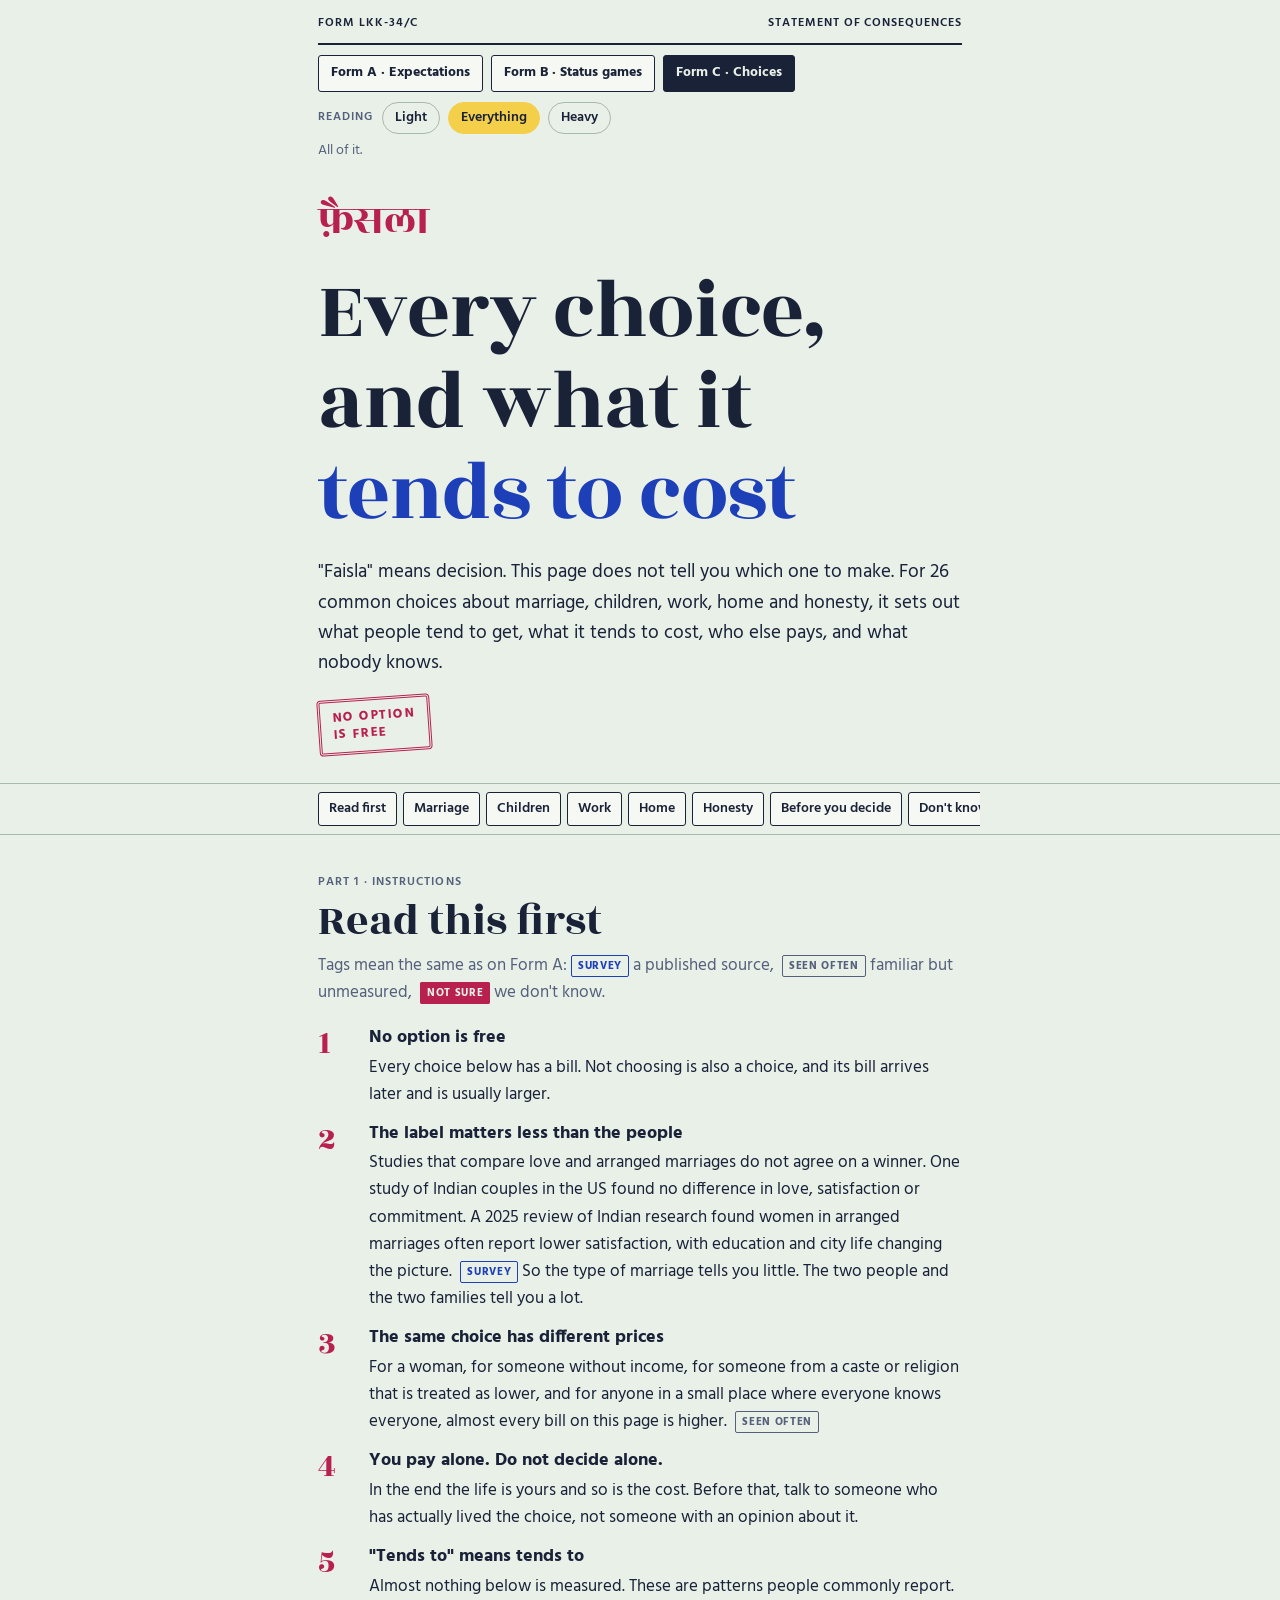
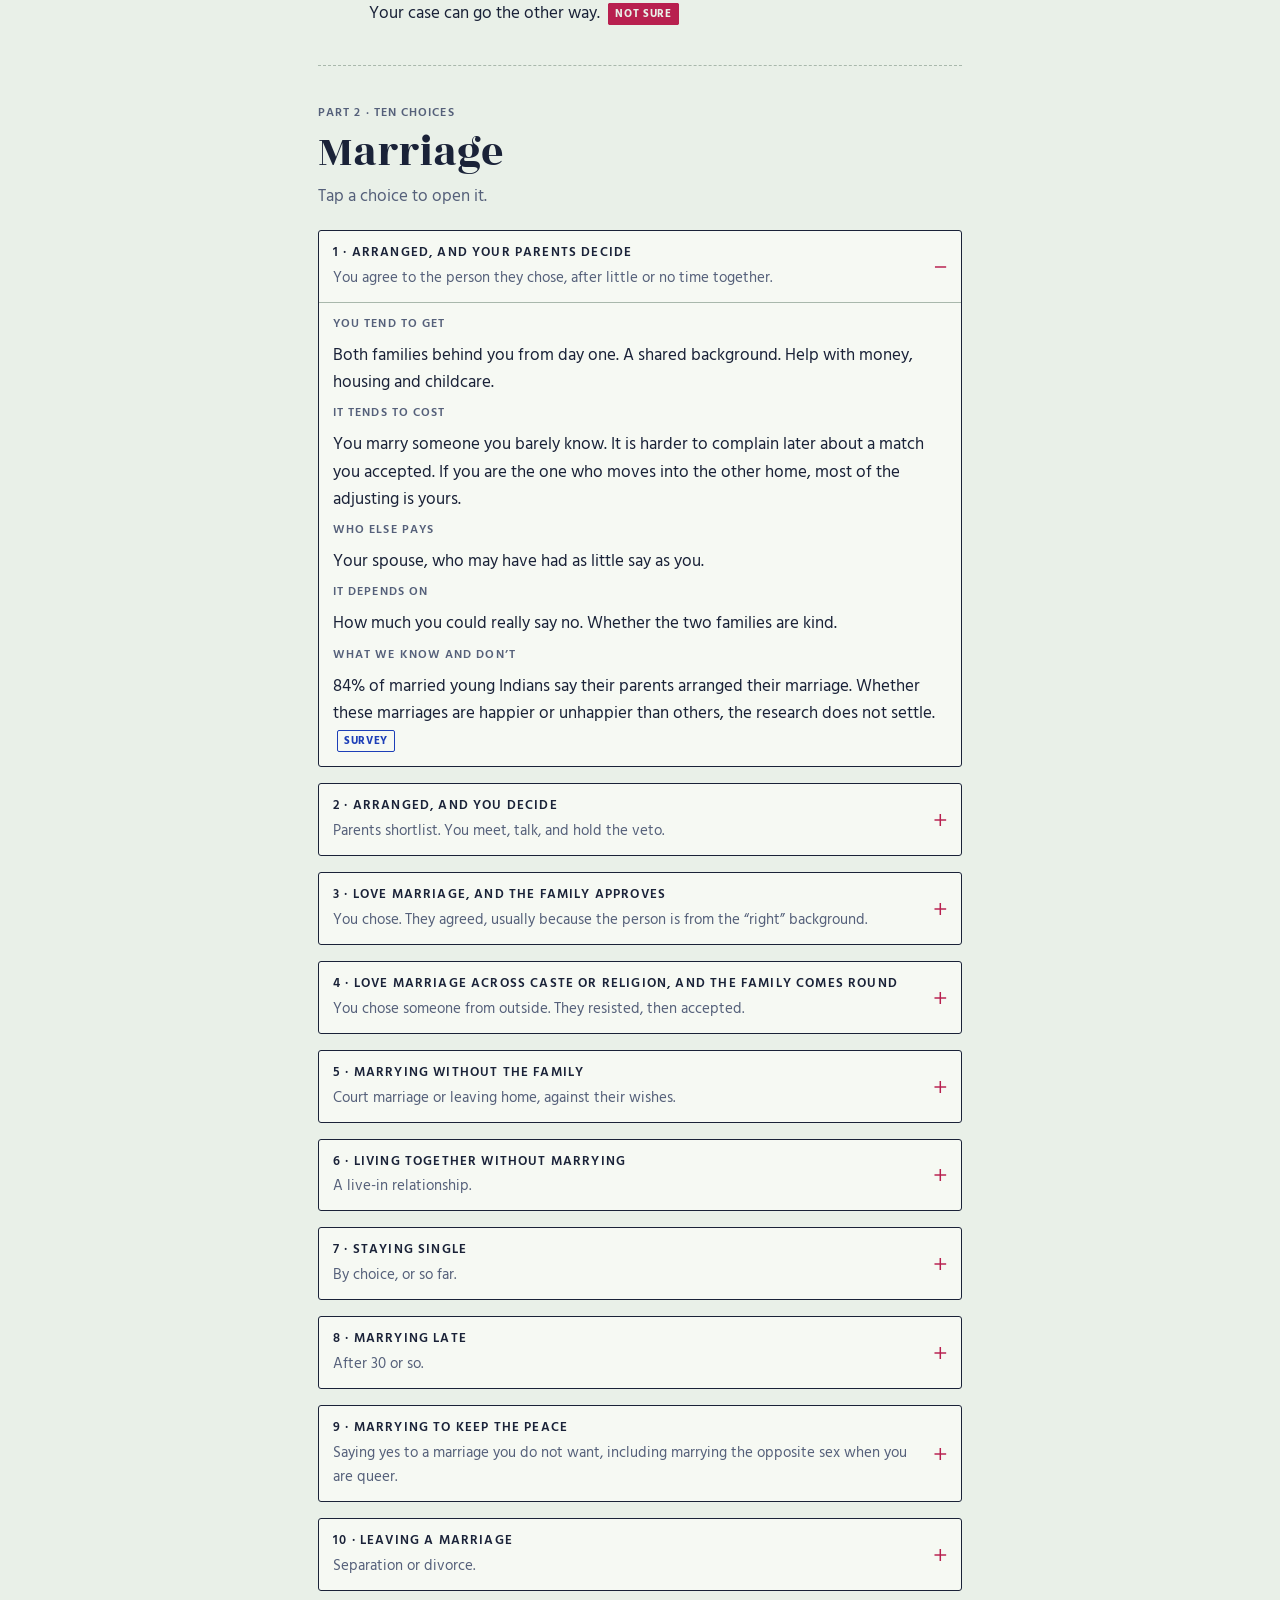
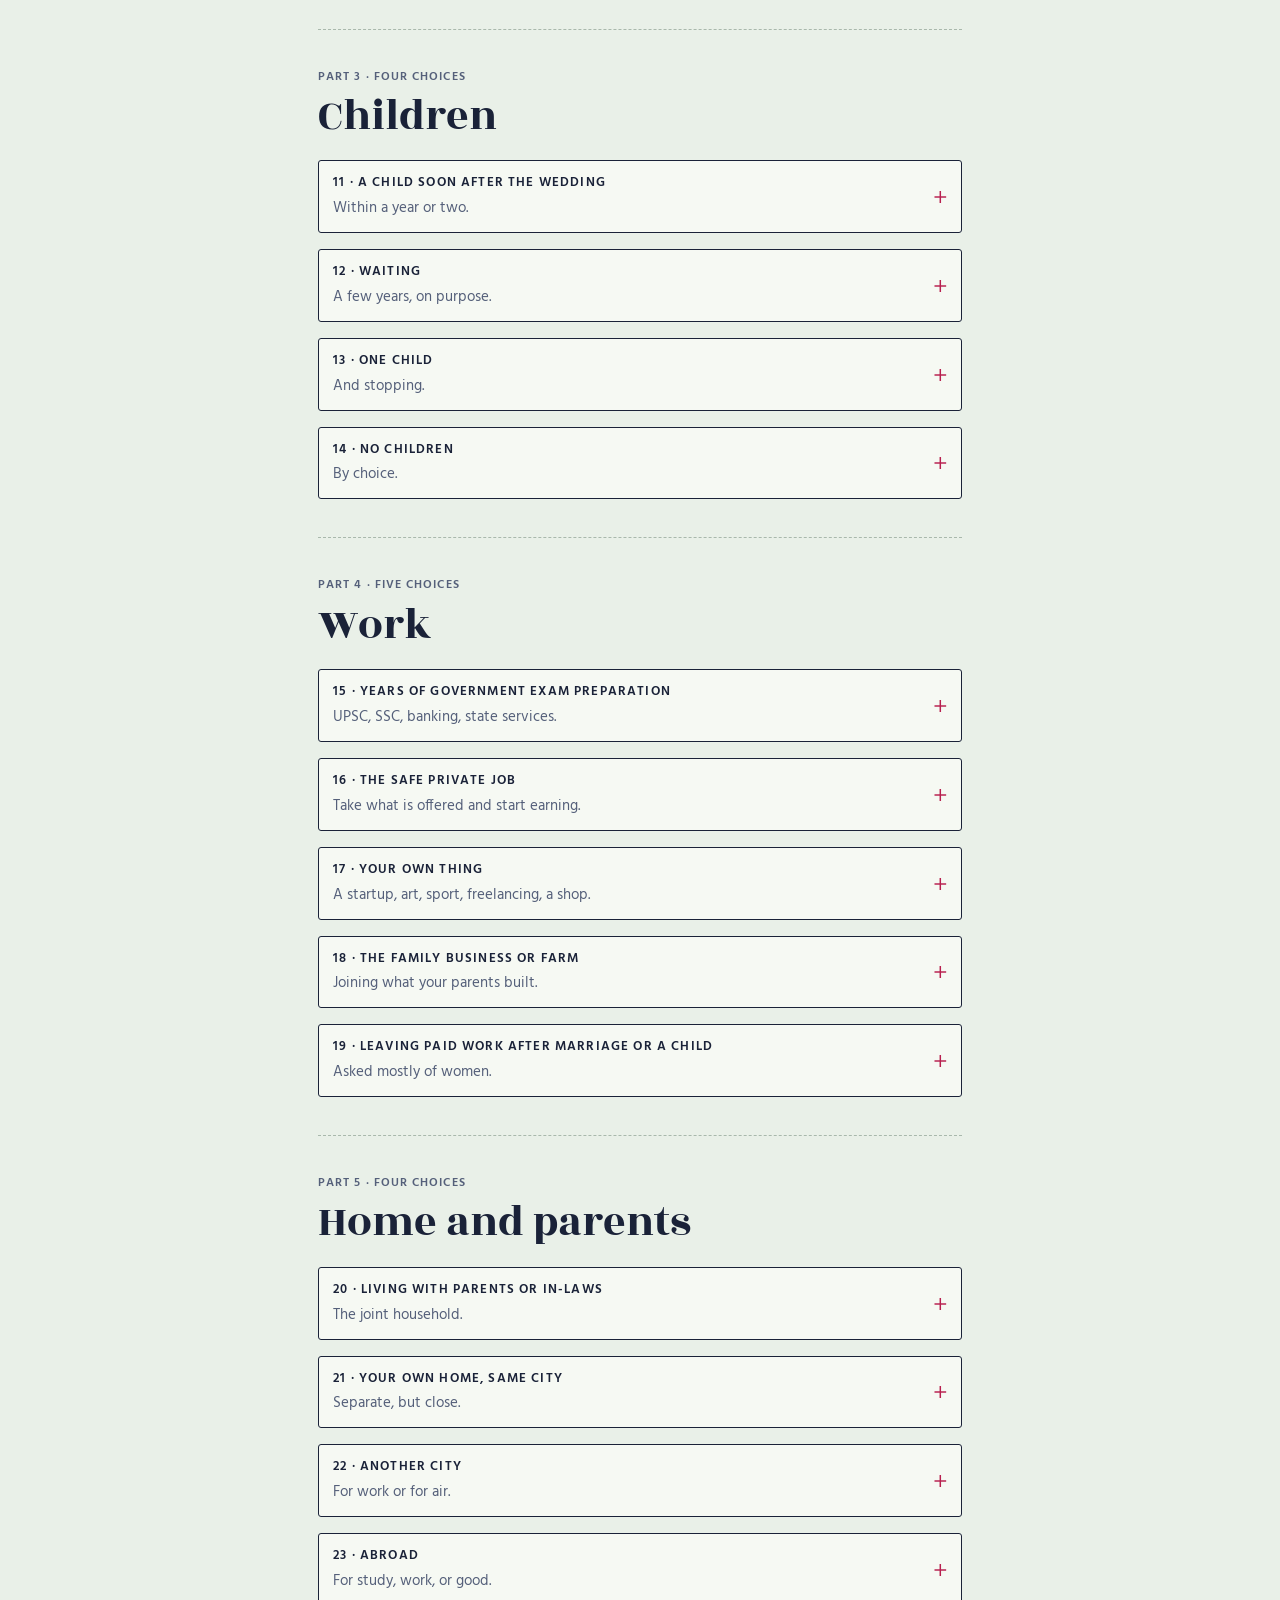
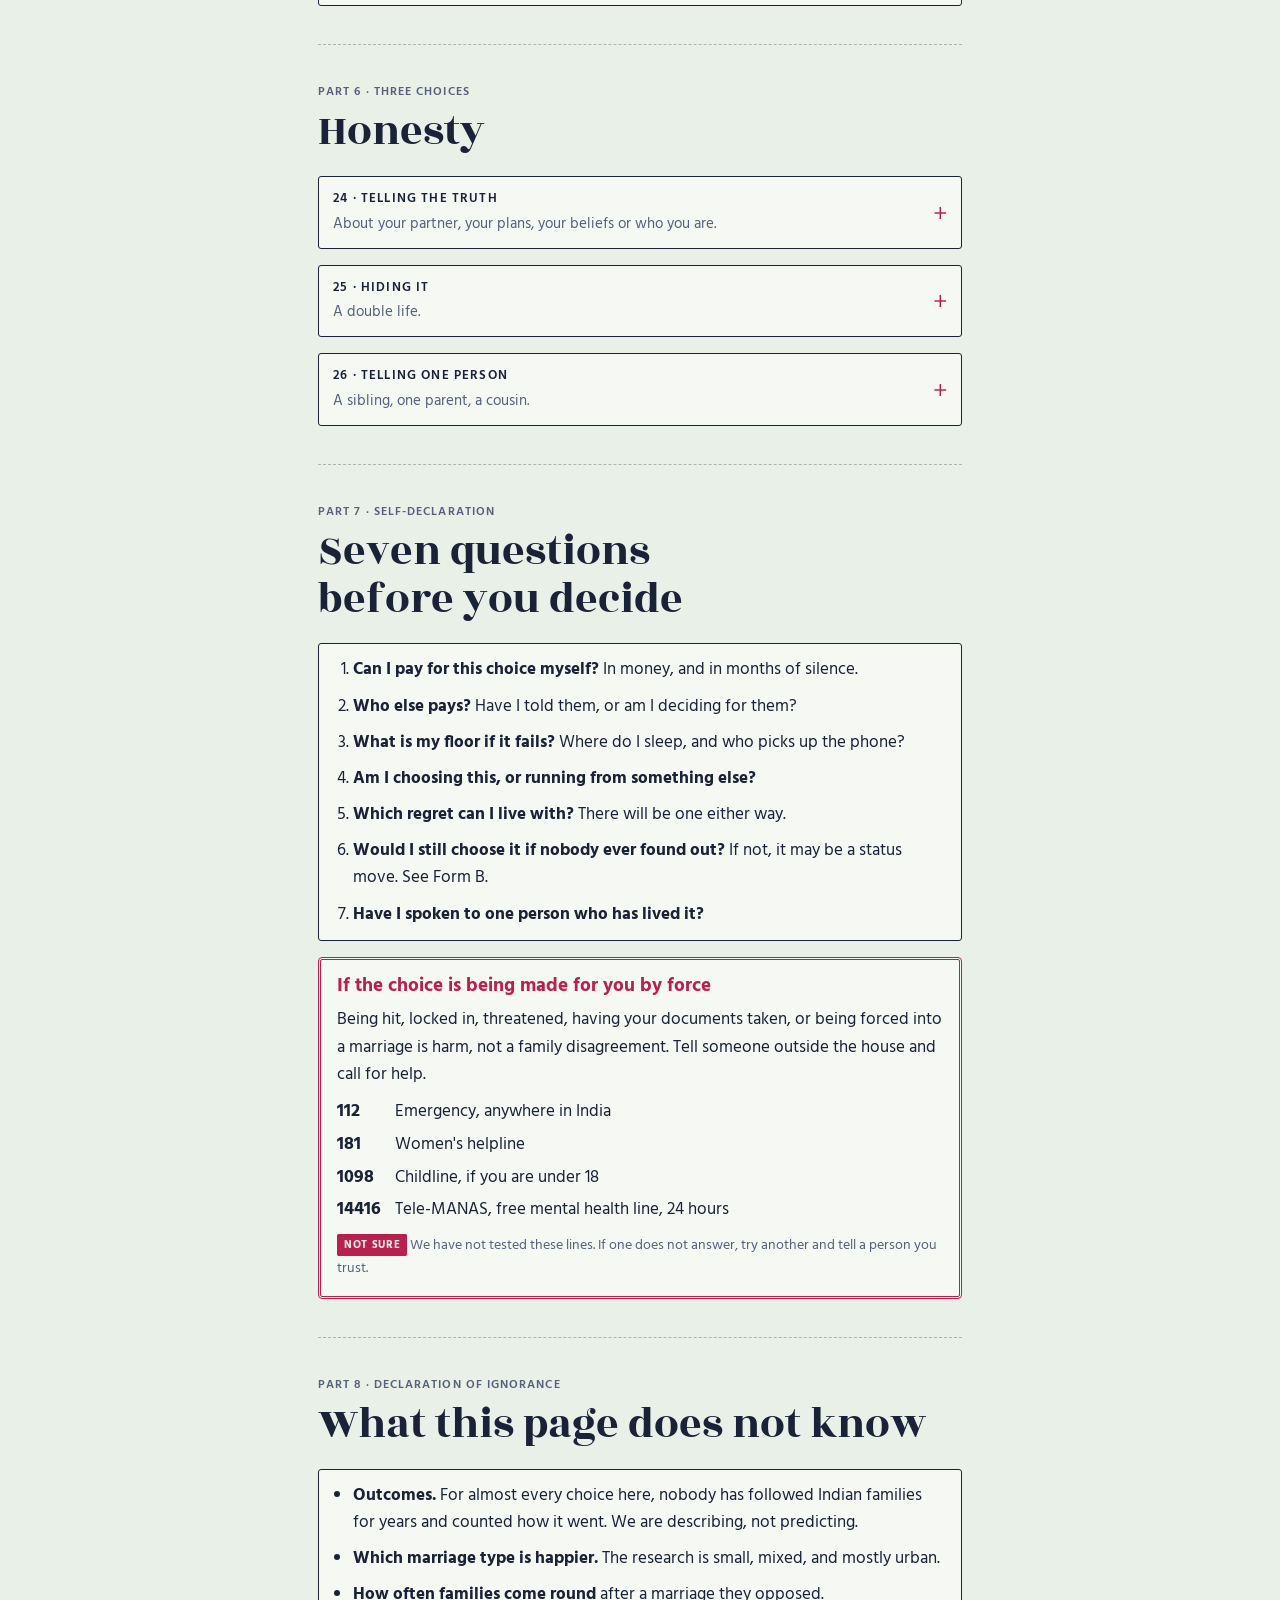
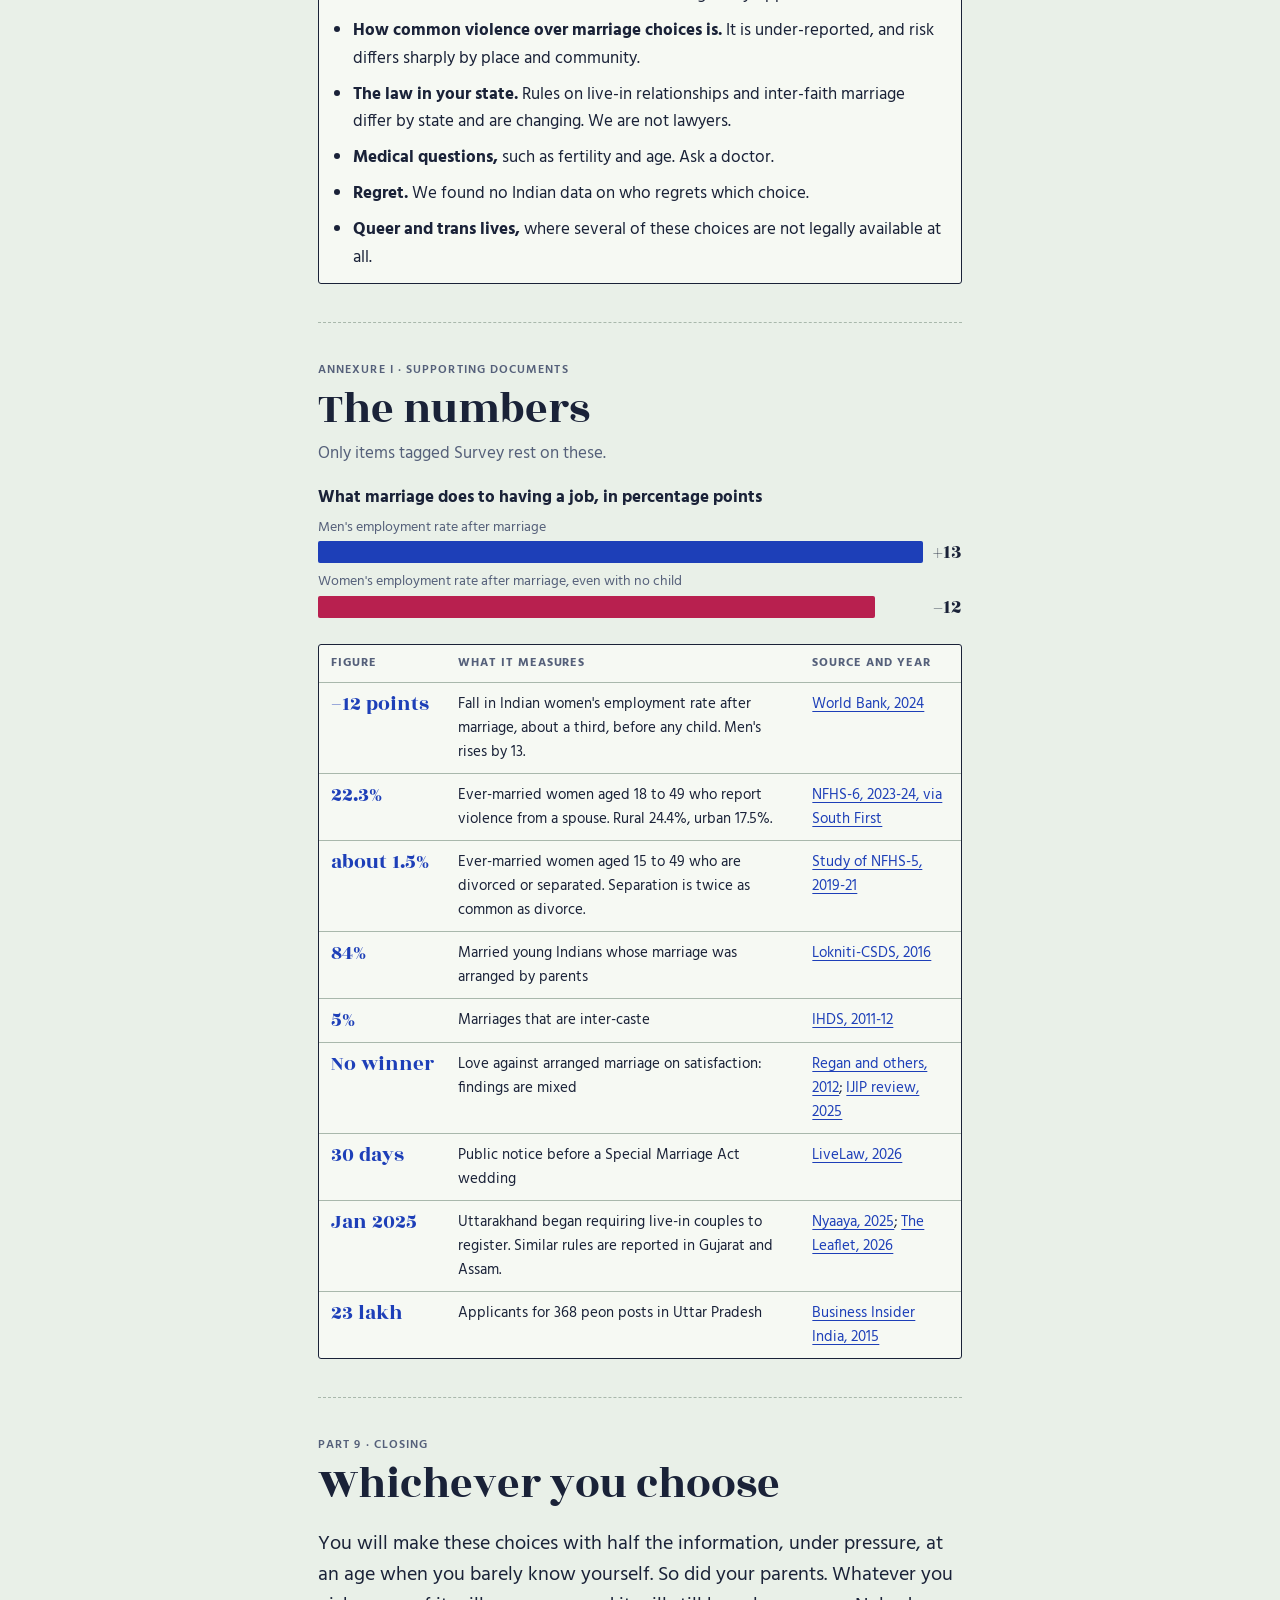
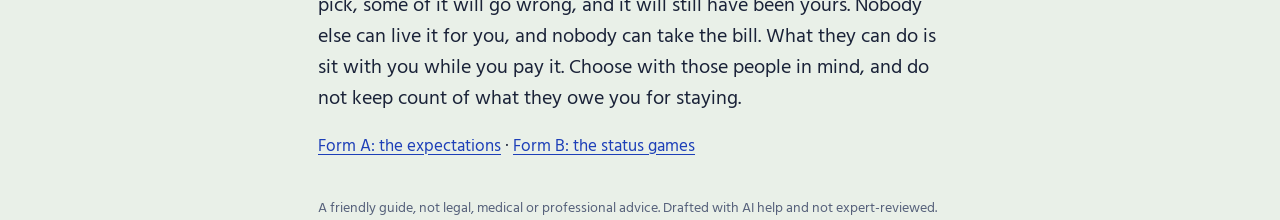
==== choices.html @ 9576e270 "Add choices page, way-in picker and reading modes Co-Authored-By: Claude Fable 5.2 <noreply@anthropi" ====
<!DOCTYPE html>
<html lang="en">
<head>
<meta charset="utf-8">
<meta name="viewport" content="width=device-width, initial-scale=1">
<title>Choices and What They Cost</title>
<link rel="preconnect" href="https://fonts.googleapis.com">
<link rel="preconnect" href="https://fonts.gstatic.com" crossorigin>
<link href="https://fonts.googleapis.com/css2?family=Hind:wght@400;500;600;700&family=Kalam:wght@400;700&family=Rozha+One&display=swap" rel="stylesheet">
<link rel="stylesheet" href="site.css">
</head>
<body>

<div class="wrap">
  <div class="formhead">
    <span>Form LKK-34/C</span>
    <span>Statement of consequences</span>
  </div>
  <div class="pages"><a href="index.html">Form A · Expectations</a><a href="status.html">Form B · Status games</a><a class="on" href="choices.html">Form C · Choices</a></div>

  <header class="hero">
    <p class="deva" lang="hi">फ़ैसला</p>
    <h1>Every choice, and what it <em>tends to cost</em></h1>
    <p class="lede">"Faisla" means decision. This page does not tell you which one to make. For 26 common choices about marriage, children, work, home and honesty, it sets out what people tend to get, what it tends to cost, who else pays, and what nobody knows.</p>
    <div class="stampbox">No option<br>is free</div>
  </header>
</div>

<nav class="jump" aria-label="Sections">
  <div class="wrap">
    <a href="#rules">Read first</a>
    <a href="#marriage">Marriage</a>
    <a href="#children">Children</a>
    <a href="#work">Work</a>
    <a href="#home">Home</a>
    <a href="#honesty">Honesty</a>
    <a href="#before">Before you decide</a>
    <a href="#dont-know">Don't know</a>
    <a href="#numbers">Numbers</a>
  </div>
</nav>

<main class="wrap">

<section id="rules">
  <div class="sec-head">
    <p class="label">Part 1 · Instructions</p>
    <h2>Read this first</h2>
    <p>Tags mean the same as on Form A: <i class="t s" style="margin-left:0">Survey</i> a published source, <i class="t o">Seen often</i> familiar but unmeasured, <i class="t n">Not sure</i> we don't know.</p>
  </div>
  <ol class="rules">
    <li><div>
      <h3>No option is free</h3>
      <p>Every choice below has a bill. Not choosing is also a choice, and its bill arrives later and is usually larger.</p>
    </div></li>
    <li><div>
      <h3>The label matters less than the people</h3>
      <p>Studies that compare love and arranged marriages do not agree on a winner. One study of Indian couples in the US found no difference in love, satisfaction or commitment. A 2025 review of Indian research found women in arranged marriages often report lower satisfaction, with education and city life changing the picture. <i class="t s">Survey</i> So the type of marriage tells you little. The two people and the two families tell you a lot.</p>
    </div></li>
    <li><div>
      <h3>The same choice has different prices</h3>
      <p>For a woman, for someone without income, for someone from a caste or religion that is treated as lower, and for anyone in a small place where everyone knows everyone, almost every bill on this page is higher. <i class="t o">Seen often</i></p>
    </div></li>
    <li><div>
      <h3>You pay alone. Do not decide alone.</h3>
      <p>In the end the life is yours and so is the cost. Before that, talk to someone who has actually lived the choice, not someone with an opinion about it.</p>
    </div></li>
    <li><div>
      <h3>"Tends to" means tends to</h3>
      <p>Almost nothing below is measured. These are patterns people commonly report. Your case can go the other way. <i class="t n">Not sure</i></p>
    </div></li>
  </ol>
</section>

<section id="marriage"><div class="sec-head"><p class="label">Part 2 · Ten choices</p><h2>Marriage</h2><p>Tap a choice to open it.</p></div><div class="stack" id="list-marriage"></div></section>
<section id="children"><div class="sec-head"><p class="label">Part 3 · Four choices</p><h2>Children</h2></div><div class="stack" id="list-children"></div></section>
<section id="work"><div class="sec-head"><p class="label">Part 4 · Five choices</p><h2>Work</h2></div><div class="stack" id="list-work"></div></section>
<section id="home"><div class="sec-head"><p class="label">Part 5 · Four choices</p><h2>Home and parents</h2></div><div class="stack" id="list-home"></div></section>
<section id="honesty"><div class="sec-head"><p class="label">Part 6 · Three choices</p><h2>Honesty</h2></div><div class="stack" id="list-honesty"></div></section>

<section id="before">
  <div class="sec-head">
    <p class="label">Part 7 · Self-declaration</p>
    <h2>Seven questions before you decide</h2>
  </div>
  <div class="stack">
    <div class="field"><div class="body"><ol>
      <li><b>Can I pay for this choice myself?</b> In money, and in months of silence.</li>
      <li><b>Who else pays?</b> Have I told them, or am I deciding for them?</li>
      <li><b>What is my floor if it fails?</b> Where do I sleep, and who picks up the phone?</li>
      <li><b>Am I choosing this, or running from something else?</b></li>
      <li><b>Which regret can I live with?</b> There will be one either way.</li>
      <li><b>Would I still choose it if nobody ever found out?</b> If not, it may be a status move. See Form B.</li>
      <li><b>Have I spoken to one person who has lived it?</b></li>
    </ol></div></div>
    <div class="help">
      <h3>If the choice is being made for you by force</h3>
      <p>Being hit, locked in, threatened, having your documents taken, or being forced into a marriage is harm, not a family disagreement. Tell someone outside the house and call for help.</p>
      <div class="nums">
        <b>112</b><span>Emergency, anywhere in India</span>
        <b>181</b><span>Women's helpline</span>
        <b>1098</b><span>Childline, if you are under 18</span>
        <b>14416</b><span>Tele-MANAS, free mental health line, 24 hours</span>
      </div>
      <p class="gloss"><i class="t n" style="margin-left:0">Not sure</i> We have not tested these lines. If one does not answer, try another and tell a person you trust.</p>
    </div>
  </div>
</section>

<section id="dont-know" data-read="heavy">
  <div class="sec-head">
    <p class="label">Part 8 · Declaration of ignorance</p>
    <h2>What this page does not know</h2>
  </div>
  <div class="field"><div class="body"><ul>
    <li><b>Outcomes.</b> For almost every choice here, nobody has followed Indian families for years and counted how it went. We are describing, not predicting.</li>
    <li><b>Which marriage type is happier.</b> The research is small, mixed, and mostly urban.</li>
    <li><b>How often families come round</b> after a marriage they opposed.</li>
    <li><b>How common violence over marriage choices is.</b> It is under-reported, and risk differs sharply by place and community.</li>
    <li><b>The law in your state.</b> Rules on live-in relationships and inter-faith marriage differ by state and are changing. We are not lawyers.</li>
    <li><b>Medical questions,</b> such as fertility and age. Ask a doctor.</li>
    <li><b>Regret.</b> We found no Indian data on who regrets which choice.</li>
    <li><b>Queer and trans lives,</b> where several of these choices are not legally available at all.</li>
  </ul></div></div>
</section>

<section id="numbers" data-read="heavy">
  <div class="sec-head">
    <p class="label">Annexure I · Supporting documents</p>
    <h2>The numbers</h2>
    <p>Only items tagged Survey rest on these.</p>
  </div>
  <div class="stack" style="gap:26px">
    <div class="gap"><h3>What marriage does to having a job, in percentage points</h3>
      <div class="bar"><span>Men's employment rate after marriage</span><div class="barrow"><i style="width:100%"></i><b>+13</b></div></div>
      <div class="bar b"><span>Women's employment rate after marriage, even with no child</span><div class="barrow"><i style="width:92%"></i><b>−12</b></div></div>
    </div>
    <div class="tablewrap" role="region" aria-label="Survey figures" tabindex="0">
      <table>
        <thead><tr><th>Figure</th><th>What it measures</th><th>Source and year</th></tr></thead>
        <tbody>
          <tr><td class="n">−12 points</td><td>Fall in Indian women's employment rate after marriage, about a third, before any child. Men's rises by 13.</td><td><a href="https://blogs.worldbank.org/en/impactevaluations/from-marriage-penalties-to-child-penalties--how-development-resh">World Bank, 2024</a></td></tr>
          <tr><td class="n">22.3%</td><td>Ever-married women aged 18 to 49 who report violence from a spouse. Rural 24.4%, urban 17.5%.</td><td><a href="https://thesouthfirst.com/karnataka/reported-spousal-violence-declines-across-india-but-rises-sharply-in-kerala-nfhs-6/">NFHS-6, 2023-24, via South First</a></td></tr>
          <tr><td class="n">about 1.5%</td><td>Ever-married women aged 15 to 49 who are divorced or separated. Separation is twice as common as divorce.</td><td><a href="https://www.accscience.com/journal/IJPS/11/3/10.36922/ijps.1681">Study of NFHS-5, 2019-21</a></td></tr>
          <tr><td class="n">84%</td><td>Married young Indians whose marriage was arranged by parents</td><td><a href="https://www.taylorfrancis.com/books/9780367142049/chapters/10.4324/9780367142049-6">Lokniti-CSDS, 2016</a></td></tr>
          <tr><td class="n">5%</td><td>Marriages that are inter-caste</td><td><a href="https://www.ncaer.org/news/just-5-of-indian-marriages-are-inter-caste-survey">IHDS, 2011-12</a></td></tr>
          <tr><td class="n">No winner</td><td>Love against arranged marriage on satisfaction: findings are mixed</td><td><a href="https://pubmed.ncbi.nlm.nih.gov/22897093/">Regan and others, 2012</a>; <a href="https://ijip.in/articles/love-and-arranged-marriage-couples/">IJIP review, 2025</a></td></tr>
          <tr><td class="n">30 days</td><td>Public notice before a Special Marriage Act wedding</td><td><a href="https://www.livelaw.in/articles/special-marriage-act-30day-notice-530830">LiveLaw, 2026</a></td></tr>
          <tr><td class="n">Jan 2025</td><td>Uttarakhand began requiring live-in couples to register. Similar rules are reported in Gujarat and Assam.</td><td><a href="https://nyaaya.org/?p=37096">Nyaaya, 2025</a>; <a href="https://theleaflet.in/amp/story/privacy/why-the-punjab-and-haryana-high-courts-morality-test-for-live-in-couples-is-not-an-outlier">The Leaflet, 2026</a></td></tr>
          <tr><td class="n">23 lakh</td><td>Applicants for 368 peon posts in Uttar Pradesh</td><td><a href="https://www.businessinsider.in/joblessness-hits-a-new-high-in-up-over-23-lakh-people-apply-for-368-peon-jobs/articleshow/48987783.cms">Business Insider India, 2015</a></td></tr>
        </tbody>
      </table>
    </div>
  </div>
</section>

<section id="close" style="border-bottom:0">
  <div class="sec-head">
    <p class="label">Part 9 · Closing</p>
    <h2>Whichever you choose</h2>
  </div>
  <p class="quiet">You will make these choices with half the information, under pressure, at an age when you barely know yourself. So did your parents. Whatever you pick, some of it will go wrong, and it will still have been yours. Nobody else can live it for you, and nobody can take the bill. What they can do is sit with you while you pay it. Choose with those people in mind, and do not keep count of what they owe you for staying.</p>
  <p style="margin-top:18px"><a href="index.html">Form A: the expectations</a> · <a href="status.html">Form B: the status games</a></p>
</section>

</main>

<footer class="wrap">
  <p>A friendly guide, not legal, medical or professional advice. Drafted with AI help and not expert-reviewed.</p>
</footer>

<script>
(function(){
  // [title, one-liner, get, cost, who else pays, depends on, what we don't know / fact, tag]
  var D={
   marriage:[
    ["Arranged, and your parents decide","You agree to the person they chose, after little or no time together.",
     "Both families behind you from day one. A shared background. Help with money, housing and childcare.",
     "You marry someone you barely know. It is harder to complain later about a match you accepted. If you are the one who moves into the other home, most of the adjusting is yours.",
     "Your spouse, who may have had as little say as you.",
     "How much you could really say no. Whether the two families are kind.",
     "84% of married young Indians say their parents arranged their marriage. Whether these marriages are happier or unhappier than others, the research does not settle.","s"],
    ["Arranged, and you decide","Parents shortlist. You meet, talk, and hold the veto.",
     "Your choice and their blessing together. Probably the most common middle path for city youth.",
     "Three or four meetings is thin evidence for fifty years. Pressure builds to say yes by the third “good match”. The filters for caste, salary and skin stay switched on.",
     "The people filtered out before you ever saw them.",
     "How much time you are given. Whether you can talk alone and honestly.",
     "We have no number for how many arranged marriages give a real veto.","n"],
    ["Love marriage, and the family approves","You chose. They agreed, usually because the person is from the “right” background.",
     "You know who you are marrying. You keep your family.",
     "Approval often has conditions: their wedding, their city, their house. And if it goes badly you will hear “tumne hi chuna tha”, you chose this.",
     "Nobody much.",
     "Whether the approval is real or grudging.",
     "How love marriages inside the same community compare with arranged ones is not well studied.","n"],
    ["Love marriage across caste or religion, and the family comes round","You chose someone from outside. They resisted, then accepted.",
     "The person you chose and, in time, both families. Children who belong to two worlds.",
     "Months or years of conflict first. Some relatives who never accept. Small tests at every festival for a long time.",
     "Your partner, who is examined far more harshly than you are.",
     "Your own income. One ally in the family. Which communities are involved, and where you live. The risk is not equal for every pairing.",
     "About 5% of Indian marriages are inter-caste. How often families come round, and how long it takes, nobody has counted.","s"],
    ["Marrying without the family","Court marriage or leaving home, against their wishes.",
     "The person, and a decision that is entirely yours.",
     "You may lose your family for years, or for good. There is no net under you if the marriage fails. The Special Marriage Act needs a 30-day public notice, which can alert people who object. In some cases there are threats or violence.",
     "Younger siblings, especially sisters, whose marriage prospects get blamed. Your parents’ standing.",
     "A safety plan, your own income, a lawyer or support group before you file anything.",
     "How common violence is in these cases is unknown and under-reported. Read the help box before you act.","s"],
    ["Living together without marrying","A live-in relationship.",
     "You find out how the other person actually lives before anything is binding. Leaving is simpler.",
     "Landlords refuse you. Families often treat it as shame, and the shame is put mostly on the woman. The law is patchy: courts have said it is not illegal and have protected women in such relationships, but Uttarakhand has required couples to register since January 2025, and similar rules are reported in Gujarat and Assam.",
     "Usually her, if it ends.",
     "Your city, your state, your landlord, and whether your families know.",
     "Nobody knows how common live-in relationships are in India. Check the current law in your state.","s"],
    ["Staying single","By choice, or so far.",
     "Your time, your money, your own rules, and the freedom to move.",
     "Constant questions. Being treated as unfinished. Renting is harder, more so for women. Nobody is automatically there in old age, so you have to build your own circle on purpose.",
     "Parents who worry, sincerely, about who will be with you.",
     "Friends, income, city, and whether you like your own company.",
     "There is little research on how single Indians fare over a lifetime. Loneliness is real for some and absent for others.","n"],
    ["Marrying late","After 30 or so.",
     "You know yourself better. You have more money and more say.",
     "Families see a smaller pool, and judge women far more harshly for age. Questions about children become medical and loud.",
     "Nobody.",
     "Whether you waited for something, or were only avoiding something.",
     "Whether later marriages in India are more equal or more stable, we could not find out. On fertility and age, ask a doctor.","n"],
    ["Marrying to keep the peace","Saying yes to a marriage you do not want, including marrying the opposite sex when you are queer.",
     "Quiet at home, quickly. Your parents’ relief.",
     "It is paid for every day, by two people. Leaving later costs far more than refusing now.",
     "Your spouse, who never agreed to be your compromise. Later, your children.",
     "Whether there is honesty with the spouse, at least.",
     "Nobody knows how many Indian marriages are like this. Our guess is: many.","n"],
    ["Leaving a marriage","Separation or divorce.",
     "The end of something that was not working. For someone facing violence, safety.",
     "Stigma, much heavier for women. Money: women’s employment falls by about a third after marriage, so many have no income to leave with. Years in court. A parental home that may not take you back.",
     "Children, in the short run. Though staying in a violent home costs them too.",
     "Your own income, and whether your parents will stand by you.",
     "Only about 1.5% of ever-married women are divorced or separated, while 22% report violence from a spouse. So many people stay in marriages that harm them.","s"]
   ],
   children:[
    ["A child soon after the wedding","Within a year or two.",
     "Grandparents who are thrilled and young enough to help. The questions stop, until “second one?” begins.",
     "The two of you barely know each other yet. Her job takes the hit: marriage alone cuts women’s employment by 12 points, and a child adds to it.",
     "Mostly the mother.",
     "Who will actually do the night feeds and the school runs.",
     "The employment figures are from a World Bank study of India and its neighbours.","s"],
    ["Waiting","A few years, on purpose.",
     "Time, savings, and a couple that knows itself.",
     "The same question at every gathering. Worry that grows with age.",
     "Parents who are waiting to be grandparents.",
     "Whether you both truly agree, or one is only going along.",
     "On age and fertility, ask a doctor and not an aunt. We are not qualified to say.","n"],
    ["One child","And stopping.",
     "More time and money for that child, and for yourselves.",
     "“Akela ho jayega”, he will be lonely. If the child is a daughter, pressure for a son.",
     "Nobody.",
     "How firmly you both hold the line.",
     "Whether only children in India do better or worse, we do not know.","n"],
    ["No children","By choice.",
     "Time, money, freedom, and a marriage that stays about the two of you.",
     "Steady pressure, pity, and the word “selfish”. Old age has to be planned, because nobody is assumed to be coming.",
     "Parents who wanted grandchildren. That loss is real for them.",
     "Whether it is truly a shared decision.",
     "We found no Indian data on how many couples choose this or how they feel later.","n"]
   ],
   work:[
    ["Years of government exam preparation","UPSC, SSC, banking, state services.",
     "If it works: security, standing, and a different life for the whole family.",
     "The odds. In 2015, 23 lakh people applied for 368 peon posts in Uttar Pradesh. Each attempt is a year outside the job market, and your sense of worth gets tied to one result.",
     "Parents who are funding it and waiting.",
     "A firm last attempt, decided in advance. A skill you keep alive on the side.",
     "We have no figure for what happens to those who stop after several attempts.","s"],
    ["The safe private job","Take what is offered and start earning.",
     "Income now. Independence. A vote at home.",
     "It may be work you do not care about. The salary brings an EMI, and the EMI makes it hard to leave.",
     "Nobody.",
     "Whether you keep learning, or only keep earning.",
     "Nothing measured here.","o"],
    ["Your own thing","A startup, art, sport, freelancing, a shop.",
     "Work that is yours, and the chance that it grows.",
     "Uneven income. A worried family. Most attempts do not last.",
     "Anyone depending on your income.",
     "How many months you can survive without earning. Whether the family needs your salary.",
     "We have no reliable Indian figure for how many such attempts fail.","n"],
    ["The family business or farm","Joining what your parents built.",
     "Ownership, belonging, and continuity.",
     "You may work under your parents for the rest of their lives. It is hard to leave without it being a betrayal. Daughters are usually not offered it at all.",
     "Siblings, when it comes to dividing it.",
     "Whether you are given real authority, and when.",
     "Nothing measured here.","o"],
    ["Leaving paid work after marriage or a child","Asked mostly of women.",
     "Time with the child. Peace with the in-laws.",
     "Your own income goes, and much of your say at home goes with it. Returning after a gap is hard. If you stay in work instead, the cost is a double shift: women already do 289 minutes of housework a day against men’s 88.",
     "You, years later, if the marriage or the money fails.",
     "Whether it was your decision. Whether there is money in your own name.",
     "Women’s employment falls by about a third after marriage in India, before any child.","s"]
   ],
   home:[
    ["Living with parents or in-laws","The joint household.",
     "Money saved, childcare, company, and elders who are looked after.",
     "Little privacy. Rules that are not yours. The daughter-in-law carries most of the load.",
     "Usually her.",
     "Whether there is a door that closes, and a budget that is your own.",
     "Nothing measured here.","o"],
    ["Your own home, same city","Separate, but close.",
     "Your own rules, and parents ten minutes away.",
     "Rent. And the hurt in “alag kyun rehna hai?”, why live apart?",
     "Parents who feel left.",
     "How often you actually show up.",
     "Nothing measured here.","o"],
    ["Another city","For work or for air.",
     "Distance changes more than any argument. You become a person, not only a son or daughter.",
     "Your parents age without you watching. Guilt. Emergency tickets.",
     "The sibling who stayed, and does the caring.",
     "Whether someone is near your parents.",
     "Nothing measured here.","o"],
    ["Abroad","For study, work, or good.",
     "Income, and distance from “log”.",
     "Parents growing old far away. You may end up a guest in both countries.",
     "Parents, and whoever at home becomes the default carer.",
     "Visas, money, and whether you can come back if you need to.",
     "This is from accounts we have read, not data.","n"]
   ],
   honesty:[
    ["Telling the truth","About your partner, your plans, your beliefs or who you are.",
     "One life in place of two. Relationships with the real you.",
     "Everything listed on Form A: silence, money withdrawn, being talked about. For some people, real danger.",
     "Parents, who now have to face their own four people.",
     "Your income, your safety, and your timing.",
     "We have no evidence that telling works out better than hiding. It is only more true.","n"],
    ["Hiding it","A double life.",
     "Peace, safety and time. When you depend on them or are unsafe, this can be the right call.",
     "It takes energy every day. Being found out is worse than telling. Years pass.",
     "A partner who is kept secret.",
     "Whether it is a pause with an end date, or a way of life.",
     "Nothing measured here.","o"],
    ["Telling one person","A sibling, one parent, a cousin.",
     "An ally, and a test of how the rest might react.",
     "That person now carries your secret. It may leak.",
     "The person you told.",
     "Choosing the right one.",
     "Nothing measured here.","o"]
   ]
  };
  var TAG={s:["s","Survey"],o:["o","Seen often"],n:["n","Not sure"]};
  function el(t,c,txt){var e=document.createElement(t);if(c)e.className=c;if(txt!=null)e.textContent=txt;return e;}
  var num=0,firstDone=false;
  Object.keys(D).forEach(function(k){
    var list=document.getElementById('list-'+k);
    D[k].forEach(function(g){
      num++;
      var d=el('details','field');d.id='c'+num;
      var s=el('summary','label'),st=el('span');
      st.appendChild(document.createTextNode(num+' · '+g[0]));st.appendChild(el('small',null,g[1]));
      s.appendChild(st);d.appendChild(s);
      var body=el('div','body'),dl=el('dl');dl.style.cssText='margin:0;display:grid;gap:8px';
      [["You tend to get",g[2],0],["It tends to cost",g[3],0],["Who else pays",g[4],1],["It depends on",g[5],1],["What we know and don’t",g[6],1]].forEach(function(p,i){
        var dt=el('dt','label',p[0]),dd=el('dd',null,p[1]);dd.style.margin='0';
        if(p[2]){dt.setAttribute('data-read','heavy');dd.setAttribute('data-read','heavy');}
        if(i===4){dd.appendChild(document.createTextNode(' '));dd.appendChild(el('i','t '+TAG[g[7]][0],TAG[g[7]][1]));}
        dl.appendChild(dt);dl.appendChild(dd);
      });
      body.appendChild(dl);d.appendChild(body);list.appendChild(d);
      if(!firstDone){d.open=true;firstDone=true;}
    });
  });
})();
</script>
<script src="site.js"></script>
</body>
</html>
---- site.css ----
/* Layout idea: one sarkari form, top to bottom. Printed labels in Hind, answers "filled in" by hand in Kalam, headings in Rozha One. One column, 680px. Every claim carries a confidence tag. */
:root{
  --paper:#E9F0E8;
  --card:#F6F9F3;
  --ink:#1A2238;
  --muted:#55607A;
  --pen:#1D3FB8;
  --stamp:#B8204F;
  --marker:#F4CF4A;
  --on-marker:#1A2238;
  --rule:#A9B8AC;
  --display:"Rozha One","Hind",Georgia,serif;
  --body:"Hind",system-ui,-apple-system,"Segoe UI",sans-serif;
  --hand:"Kalam","Comic Sans MS",cursive;
}
@media (prefers-color-scheme: dark){
  :root:not([data-theme="light"]){
    --paper:#0F1626; --card:#172036; --ink:#E4EAE2; --muted:#9AA6BD;
    --pen:#93ABFF; --stamp:#FF7AA2; --marker:#E2B93B; --on-marker:#141A2B; --rule:#36425C;
    color-scheme:dark;
  }
}
:root[data-theme="dark"]{
  --paper:#0F1626; --card:#172036; --ink:#E4EAE2; --muted:#9AA6BD;
  --pen:#93ABFF; --stamp:#FF7AA2; --marker:#E2B93B; --on-marker:#141A2B; --rule:#36425C;
  color-scheme:dark;
}
*{box-sizing:border-box}
html{scroll-behavior:smooth;scroll-padding-top:64px}
@media (prefers-reduced-motion: reduce){html{scroll-behavior:auto}}
body{margin:0;background:var(--paper);color:var(--ink);font-family:var(--body);font-size:17px;line-height:1.6;-webkit-text-size-adjust:100%}
a{color:var(--pen);text-underline-offset:3px}
a:focus-visible,button:focus-visible,input:focus-visible,[tabindex]:focus-visible{outline:3px solid var(--stamp);outline-offset:2px}
.wrap{max-width:680px;margin:0 auto;padding:0 18px}
h1,h2,h3{font-family:var(--display);font-weight:400;line-height:1.08;text-wrap:balance;margin:0}
p{margin:0}
.stack{display:flex;flex-direction:column;gap:16px}
.label{font-size:12px;font-weight:600;letter-spacing:.09em;text-transform:uppercase;color:var(--muted)}
.hand{font-family:var(--hand);color:var(--pen);font-size:1.12em;line-height:1.45}
mark{background:var(--marker);color:var(--on-marker);padding:0 .2em;border-radius:2px}
.gloss{color:var(--muted);font-size:14px;font-family:var(--body)}

/* Confidence tags */
.t{font-style:normal;font-size:11px;font-weight:700;letter-spacing:.06em;text-transform:uppercase;white-space:nowrap;border-radius:2px;padding:1px 6px;margin-left:4px;border:1.5px solid currentColor;vertical-align:1px}
.t.s{color:var(--pen)}
.t.o{color:var(--muted)}
.t.n{color:var(--paper);background:var(--stamp);border-color:var(--stamp)}

.formhead{border-bottom:2px solid var(--ink);padding:14px 0 10px;display:flex;justify-content:space-between;gap:12px;flex-wrap:wrap}
.formhead span{font-size:12px;font-weight:600;letter-spacing:.08em;text-transform:uppercase}

.hero{padding:34px 0 30px;display:flex;flex-direction:column;gap:18px}
.deva{font-family:var(--display);font-size:clamp(30px,8vw,44px);color:var(--stamp);line-height:1.2}
.hero h1{font-size:clamp(44px,13vw,84px);letter-spacing:-.01em}
.hero h1 em{font-style:normal;color:var(--pen)}
.lede{font-size:19px;max-width:34em}
.stampbox{align-self:flex-start;border:3px double var(--stamp);color:var(--stamp);font-weight:700;font-size:13px;letter-spacing:.12em;text-transform:uppercase;padding:8px 12px;transform:rotate(-4deg);border-radius:4px;line-height:1.3}
.tongues{display:flex;flex-wrap:wrap;gap:8px;list-style:none;padding:0;margin:0}
.tongues li{border:1px solid var(--rule);background:var(--card);border-radius:3px;padding:5px 9px;font-size:14px;line-height:1.3}
.tongues b{font-weight:600}
.tongues span{color:var(--muted);font-size:12px;display:block}

nav.jump{position:sticky;top:0;z-index:5;background:var(--paper);border-top:1px solid var(--rule);border-bottom:1px solid var(--rule)}
nav.jump .wrap{display:flex;gap:6px;overflow-x:auto;padding-top:8px;padding-bottom:8px}
nav.jump a{flex:0 0 auto;text-decoration:none;color:var(--ink);font-weight:600;font-size:14px;border:1.5px solid var(--ink);border-radius:3px;padding:5px 10px;background:var(--card)}
nav.jump a:hover{background:var(--marker);color:var(--on-marker)}

section{padding:38px 0;border-bottom:1px dashed var(--rule)}
.sec-head{display:flex;flex-direction:column;gap:6px;margin-bottom:20px}
.sec-head h2{font-size:clamp(30px,8vw,44px)}
.sec-head p{color:var(--muted)}

.field{border:1.5px solid var(--ink);background:var(--card);border-radius:3px}
.field > .label{display:block;border-bottom:1px solid var(--rule);padding:7px 12px}
.field > .body{padding:12px 14px;display:flex;flex-direction:column;gap:10px}
.field ul,.field ol{margin:0;padding-left:1.2em;display:flex;flex-direction:column;gap:9px}

.rules{display:flex;flex-direction:column;gap:14px;counter-reset:rule;list-style:none;margin:0;padding:0}
.rules li{counter-increment:rule;display:grid;grid-template-columns:auto 1fr;gap:4px 14px;align-items:start}
.rules li::before{content:counter(rule);font-family:var(--display);font-size:34px;line-height:1;color:var(--stamp);min-width:1.1em}
.rules h3{font-family:var(--body);font-weight:700;font-size:18px;line-height:1.3}
.rules div{display:flex;flex-direction:column;gap:4px}

.legend{display:grid;grid-template-columns:auto 1fr;gap:8px 12px;align-items:baseline}
.legend .t{margin-left:0}

.chips{display:flex;flex-wrap:wrap;gap:8px}
.chips button{font:inherit;font-size:15px;font-weight:500;color:var(--ink);background:var(--card);border:1.5px solid var(--ink);border-radius:999px;padding:6px 13px;cursor:pointer;text-align:left}
.chips button[aria-pressed="true"]{background:var(--ink);color:var(--paper)}
.decode .row{padding:12px 14px;border-top:1px solid var(--rule);display:flex;flex-direction:column;gap:3px}
.decode .row:first-child{border-top:0}

.age-tag{display:inline-block;align-self:flex-start;background:var(--ink);color:var(--paper);font-weight:700;font-size:13px;letter-spacing:.08em;padding:3px 9px;border-radius:2px;text-transform:uppercase}
.places div{padding:10px 14px;border-top:1px solid var(--rule);display:grid;grid-template-columns:92px 1fr;gap:10px}
.places div:first-child{border-top:0}
.places b{font-size:13px;letter-spacing:.05em;text-transform:uppercase;color:var(--stamp);padding-top:3px}
.pocket{border-left:4px solid var(--pen);padding:4px 0 4px 14px;display:flex;flex-direction:column;gap:2px}

.piles{display:grid;grid-template-columns:repeat(auto-fit,minmax(190px,1fr));gap:12px}

.help{border:3px double var(--stamp);border-radius:4px;padding:16px;display:flex;flex-direction:column;gap:10px;background:var(--card)}
.help h3{font-family:var(--body);font-weight:700;font-size:19px;color:var(--stamp)}
.nums{display:grid;grid-template-columns:auto 1fr;gap:4px 14px;font-variant-numeric:tabular-nums}
.nums b{font-size:18px}

.tablewrap{overflow-x:auto;border:1.5px solid var(--ink);border-radius:3px;background:var(--card)}
table{border-collapse:collapse;width:100%;min-width:500px;font-size:15px}
th,td{text-align:left;padding:9px 12px;border-top:1px solid var(--rule);vertical-align:top}
tr:first-child th{border-top:0}
thead th{font-size:12px;letter-spacing:.08em;text-transform:uppercase;color:var(--muted)}
td.n{font-family:var(--display);font-size:21px;white-space:nowrap;color:var(--pen);font-variant-numeric:tabular-nums;line-height:1.2}

.quiet{font-size:20px;line-height:1.55;max-width:32em}
.pledge{list-style:none;margin:0;padding:0;display:flex;flex-direction:column;gap:10px}
.pledge label{display:grid;grid-template-columns:auto 1fr;gap:12px;align-items:start;cursor:pointer}
.pledge input{width:22px;height:22px;margin:3px 0 0;accent-color:var(--pen)}
.sign{display:flex;justify-content:space-between;align-items:flex-end;gap:16px;flex-wrap:wrap;margin-top:8px}
.sign .line{flex:1 1 180px;border-bottom:1.5px solid var(--ink);padding-bottom:2px}
footer{padding:26px 0 46px;color:var(--muted);font-size:14px}
footer ul{margin:8px 0 0;padding-left:1.2em;display:flex;flex-direction:column;gap:4px}

/* Page switch */
.pages{display:flex;gap:8px;padding:10px 0 0;flex-wrap:wrap}
.pages a{text-decoration:none;font-weight:700;font-size:14px;color:var(--ink);border:1.5px solid var(--ink);border-radius:3px;padding:6px 12px;background:var(--card)}
.pages a.on{background:var(--ink);color:var(--paper)}
/* Collapsible fields */
details.field > summary.label{cursor:pointer;list-style:none;padding:12px 14px;font-size:13px;color:var(--ink);display:flex;justify-content:space-between;gap:10px;align-items:center}
details.field > summary.label::-webkit-details-marker{display:none}
details.field > summary.label::after{content:"+";font-family:var(--display);font-size:24px;line-height:.8;color:var(--stamp)}
details.field[open] > summary.label::after{content:"\2212"}
details.field:not([open]) > summary.label{border-bottom:0}
summary small{display:block;text-transform:none;letter-spacing:0;font-weight:400;font-size:15px;color:var(--muted);margin-top:2px}
/* Gap bars */
.gap{display:flex;flex-direction:column;gap:8px}
.gap h3{font-family:var(--body);font-weight:700;font-size:17px;line-height:1.3}
.bar{display:grid;grid-template-columns:1fr;gap:2px}
.bar span{font-size:14px;color:var(--muted)}
.bar i{display:block;height:22px;background:var(--pen);border-radius:2px;min-width:4px;position:relative}
.bar.b i{background:var(--stamp)}
.bar b{font-family:var(--display);font-weight:400;font-size:20px;font-variant-numeric:tabular-nums;line-height:1.1}
.barrow{display:grid;grid-template-columns:1fr auto;gap:10px;align-items:center}
/* Status games */
.game{display:grid;grid-template-columns:auto 1fr;gap:10px;align-items:start}
.game > input{width:22px;height:22px;margin:13px 0 0;accent-color:var(--pen)}
.game dl{margin:0;display:grid;grid-template-columns:1fr;gap:8px}
.game dt{font-size:12px;font-weight:600;letter-spacing:.09em;text-transform:uppercase;color:var(--muted)}
.game dd{margin:0}
.tally{position:sticky;top:48px;z-index:5;background:var(--ink);color:var(--paper);padding:8px 14px;border-radius:0 0 4px 4px;font-weight:600;display:flex;justify-content:space-between;gap:10px;align-items:baseline}
.tally b{font-family:var(--display);font-weight:400;font-size:24px;font-variant-numeric:tabular-nums}
.grp{font-family:var(--body);font-weight:700;font-size:20px;margin:10px 0 0}

/* Reading modes */
body[data-mode="light"] [data-read="heavy"]{display:none}
body[data-mode="heavy"] [data-read="light"]{display:none}
.modes{display:flex;flex-wrap:wrap;gap:6px 8px;align-items:center;padding:10px 0 0}
.modes button{font:inherit;font-size:14px;font-weight:600;color:var(--ink);background:transparent;border:1.5px solid var(--rule);border-radius:999px;padding:4px 12px;cursor:pointer}
.modes button[aria-pressed="true"]{background:var(--marker);color:var(--on-marker);border-color:var(--marker)}
.modes .gloss{flex:1 1 100%}
/* Way in */
.pick{display:flex;flex-direction:column;gap:6px}
.way dl{margin:0;display:grid;gap:10px}
.way dt{font-size:12px;font-weight:600;letter-spacing:.09em;text-transform:uppercase;color:var(--muted)}
.way dd{margin:0}
.way dd ul{margin:0;padding-left:1.2em;display:flex;flex-direction:column;gap:5px}
.way .go{font-family:var(--display);font-size:24px;line-height:1.15}
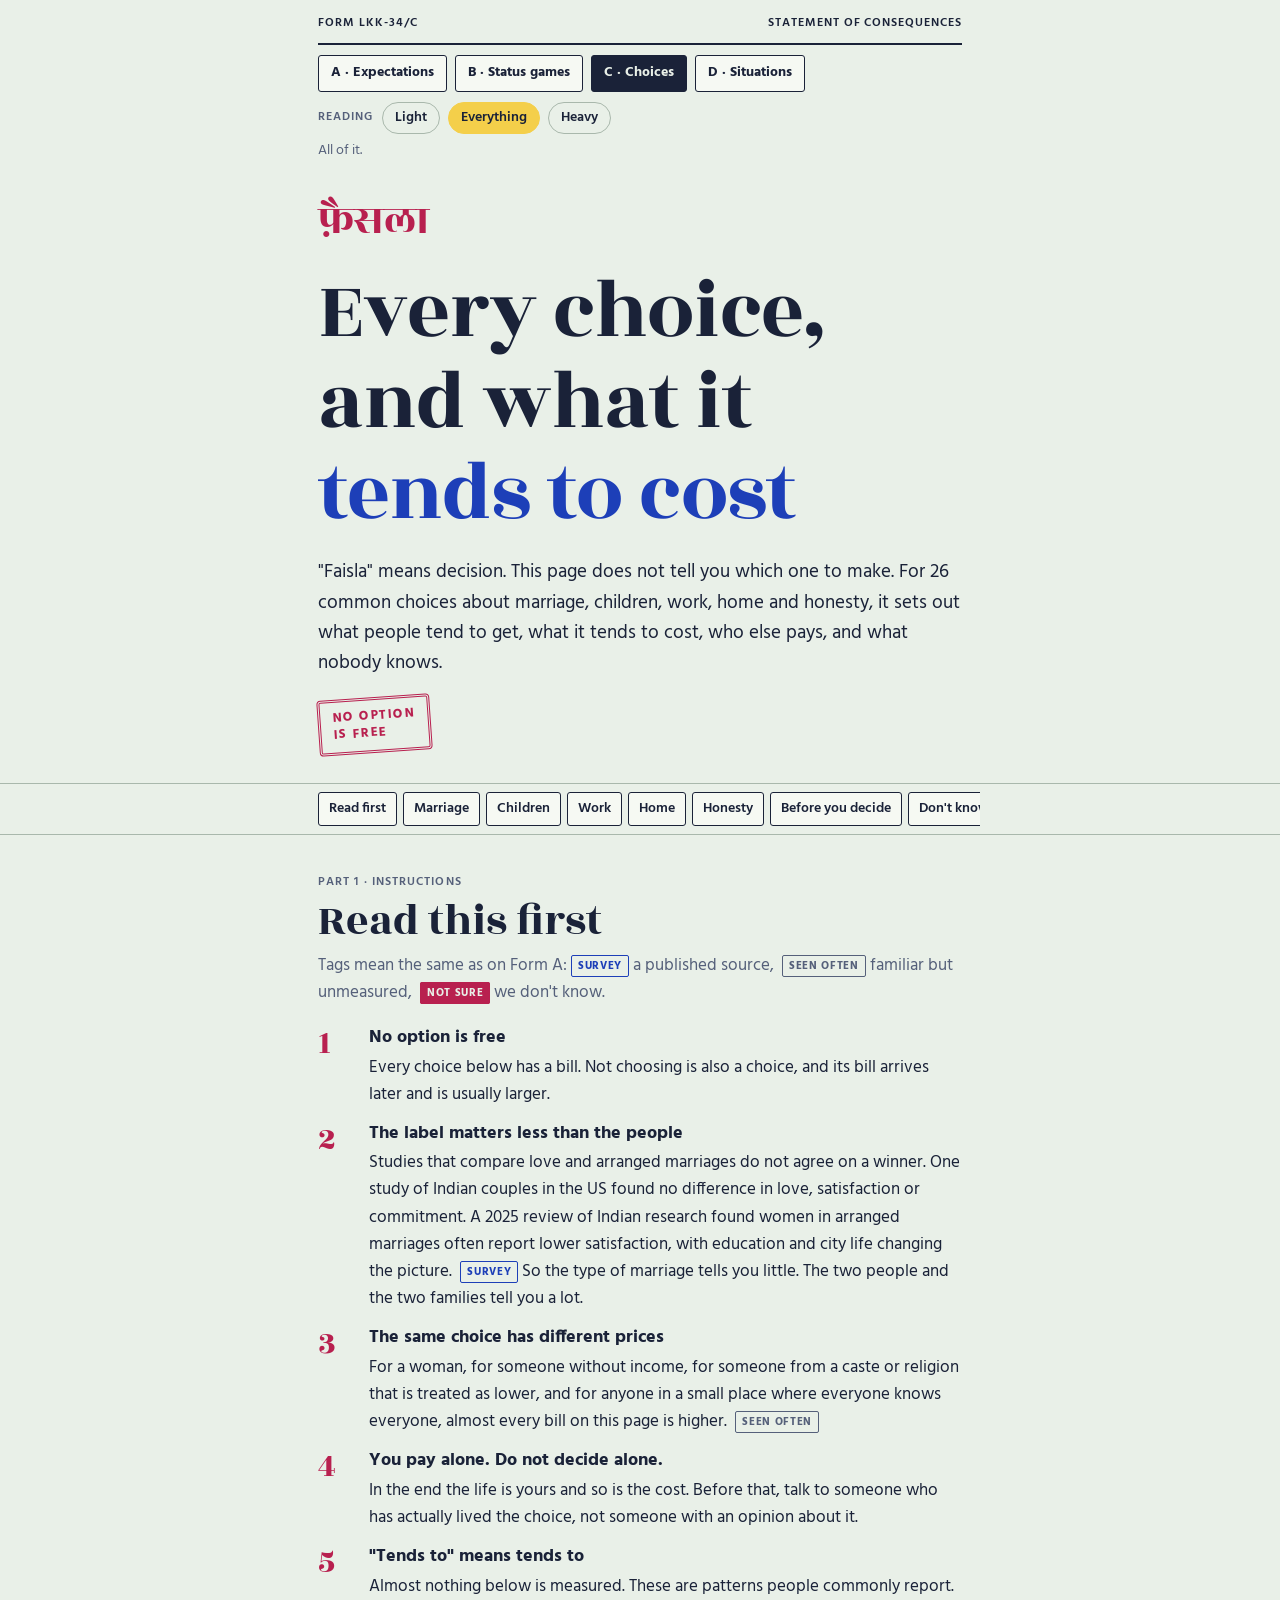
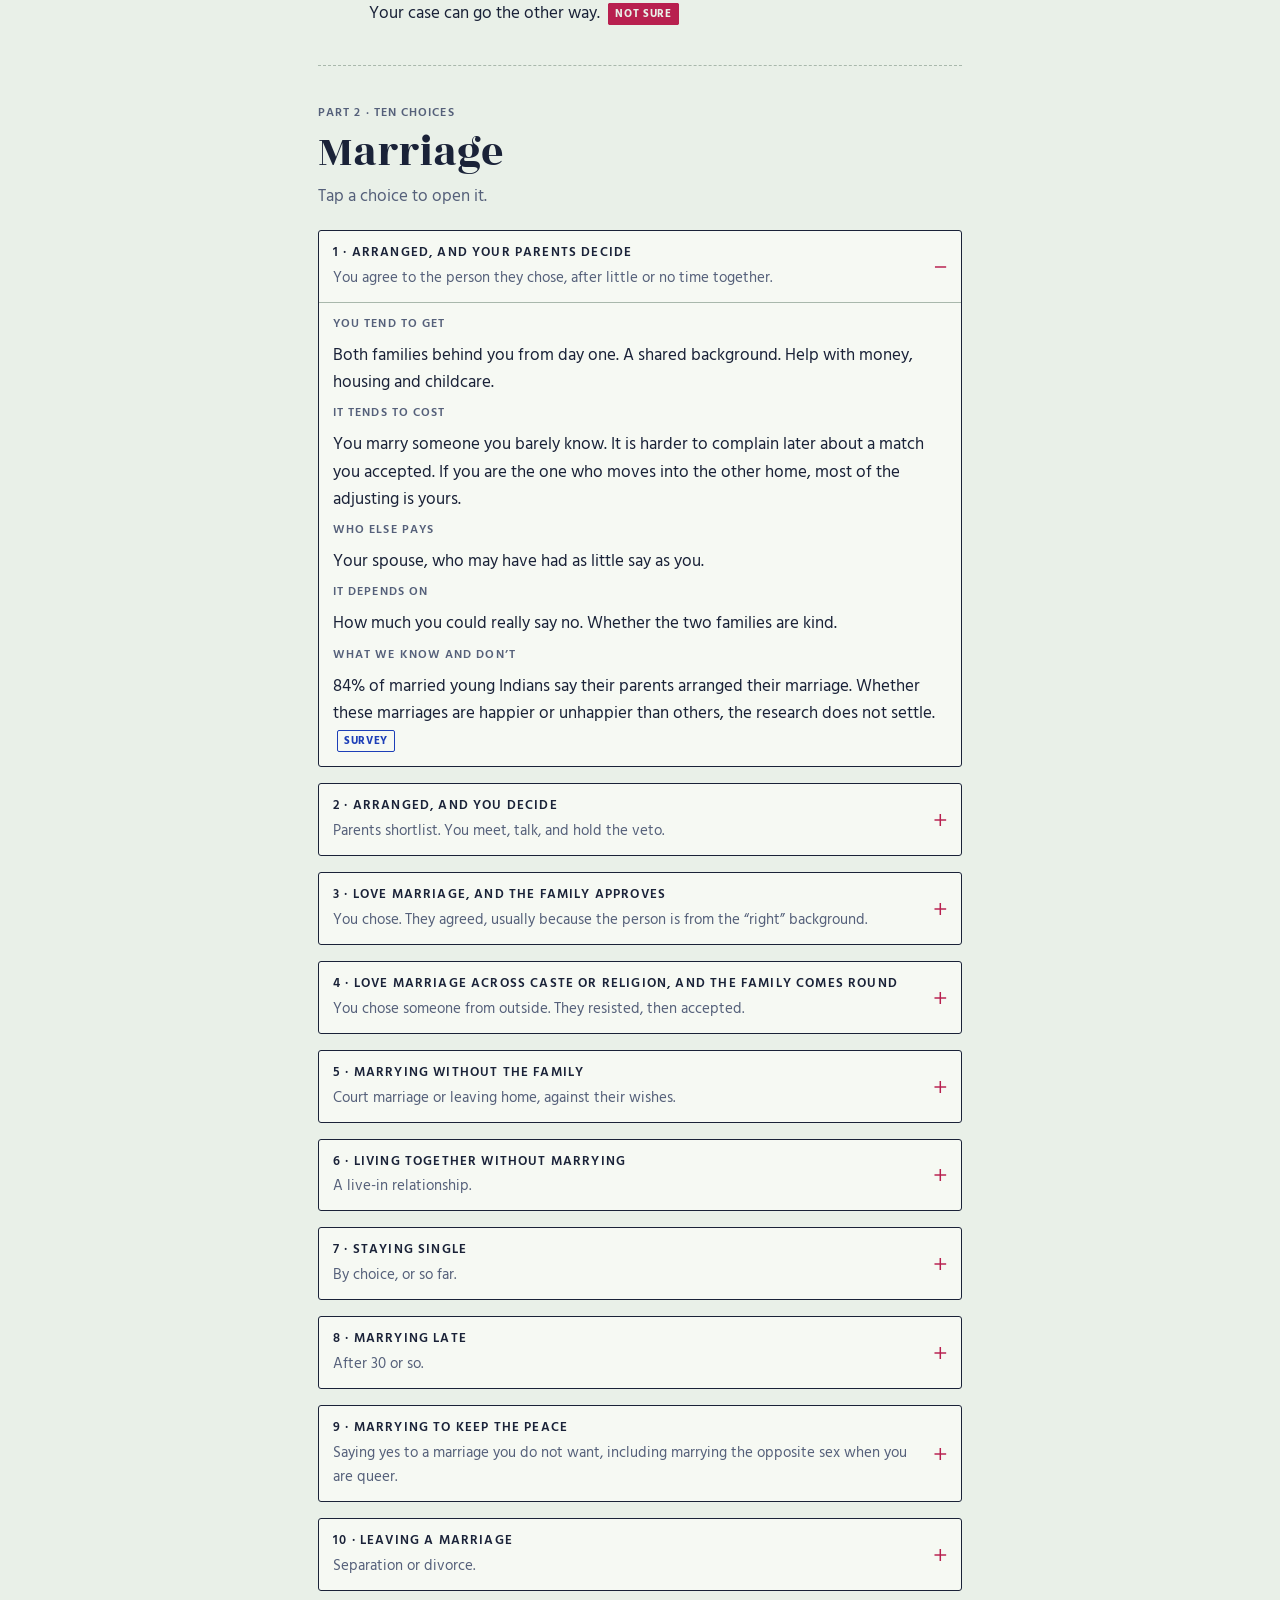
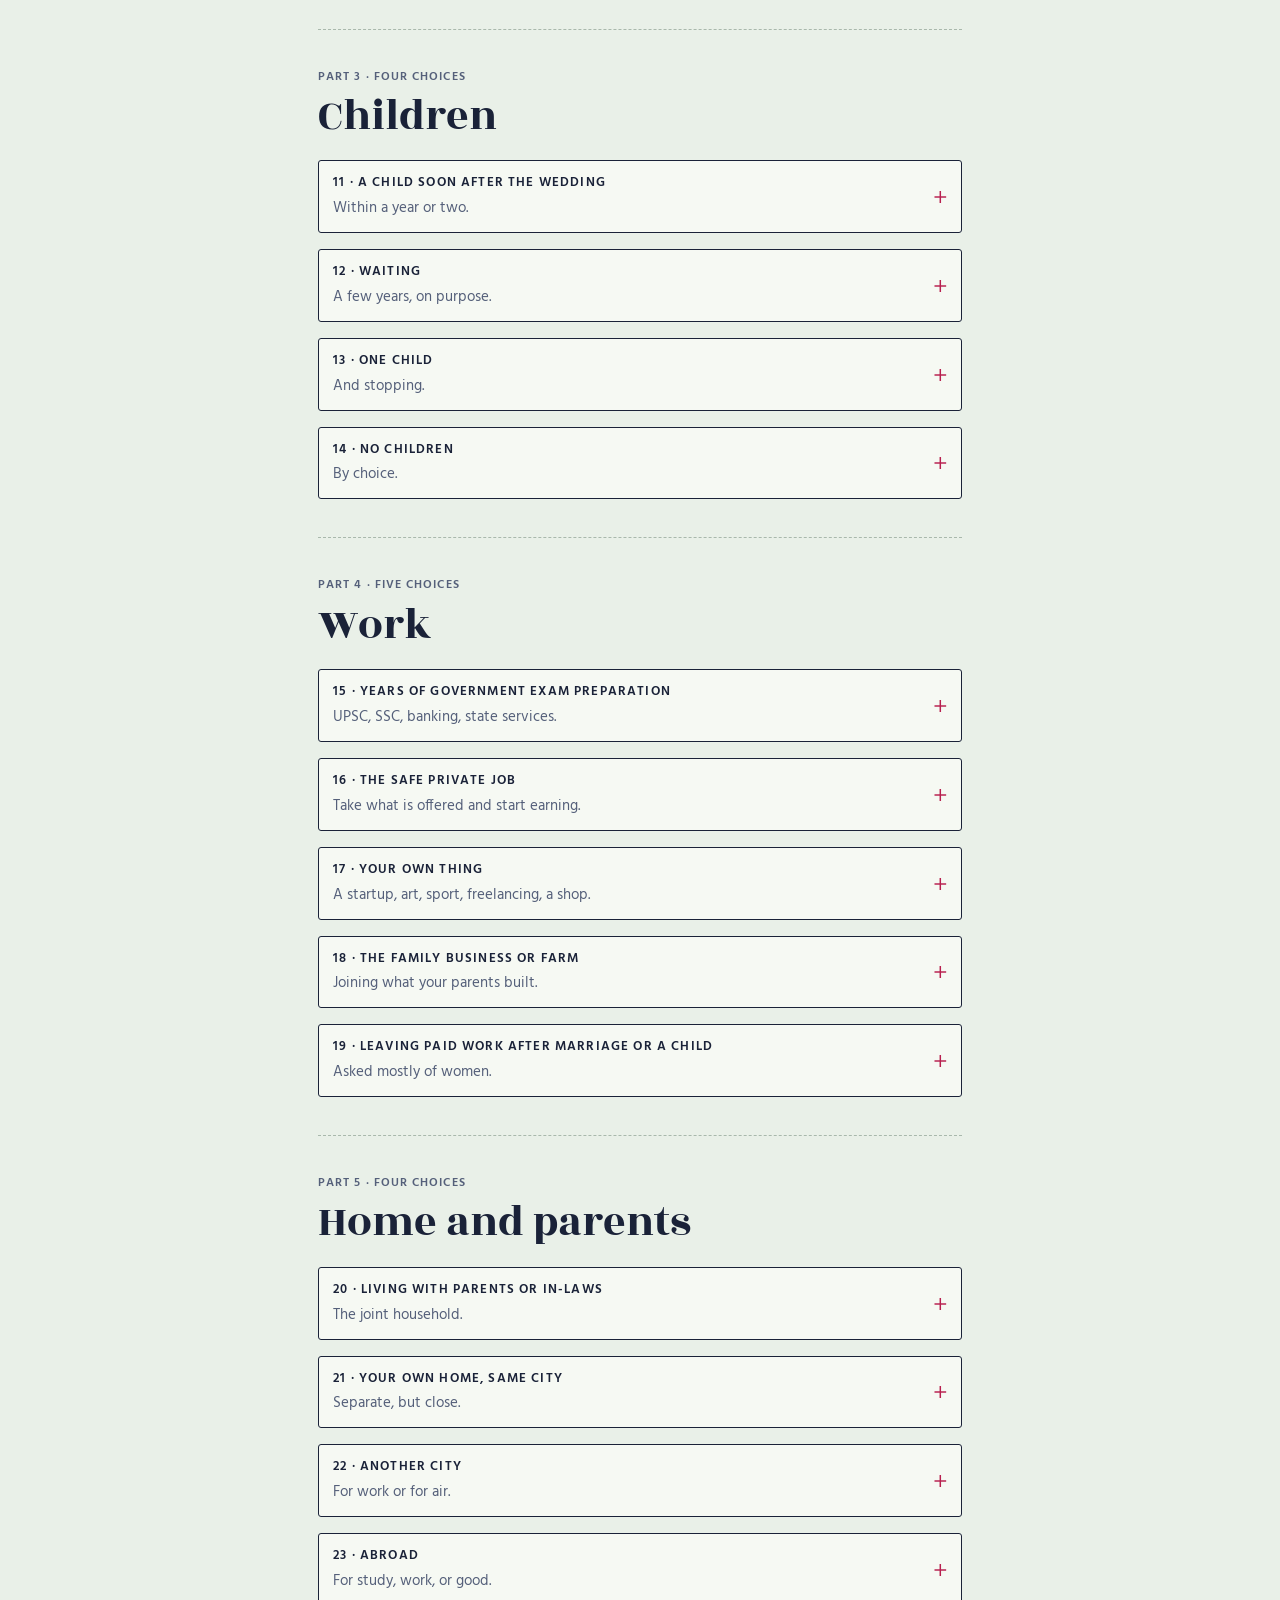
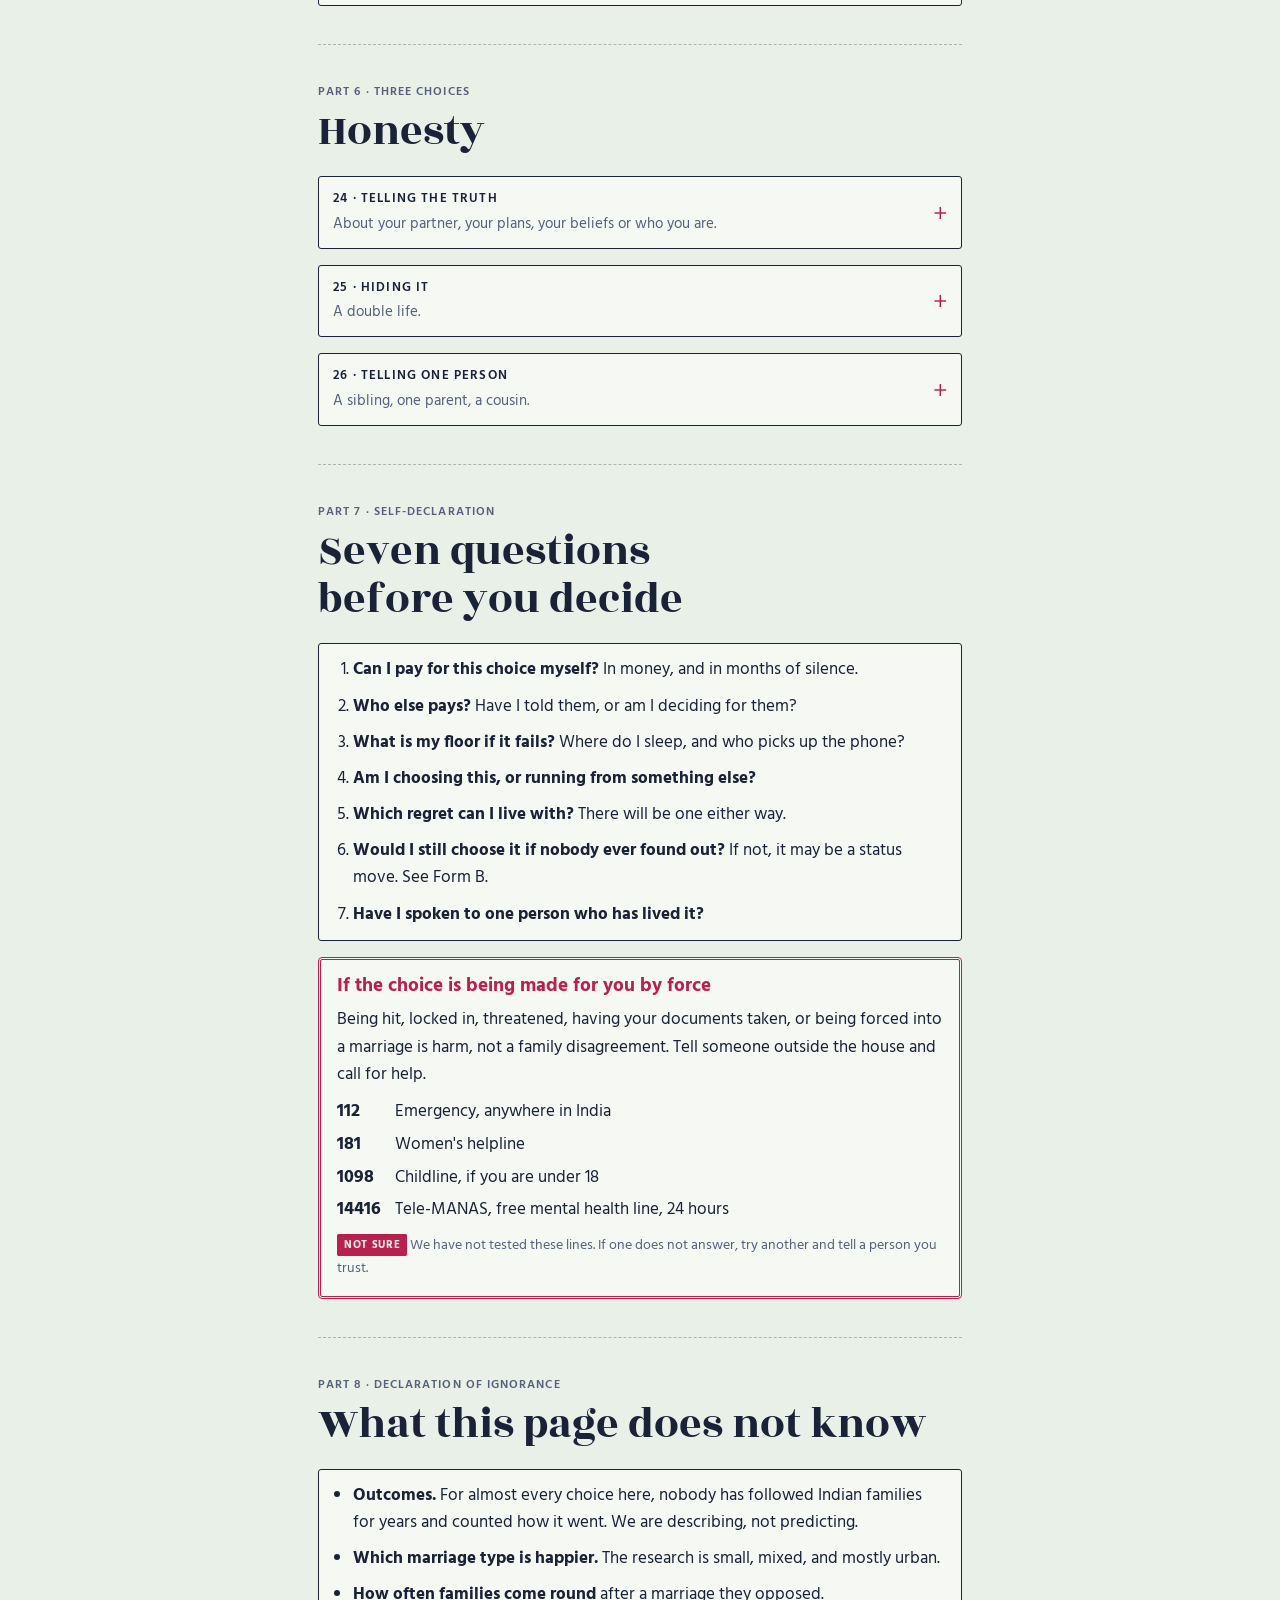
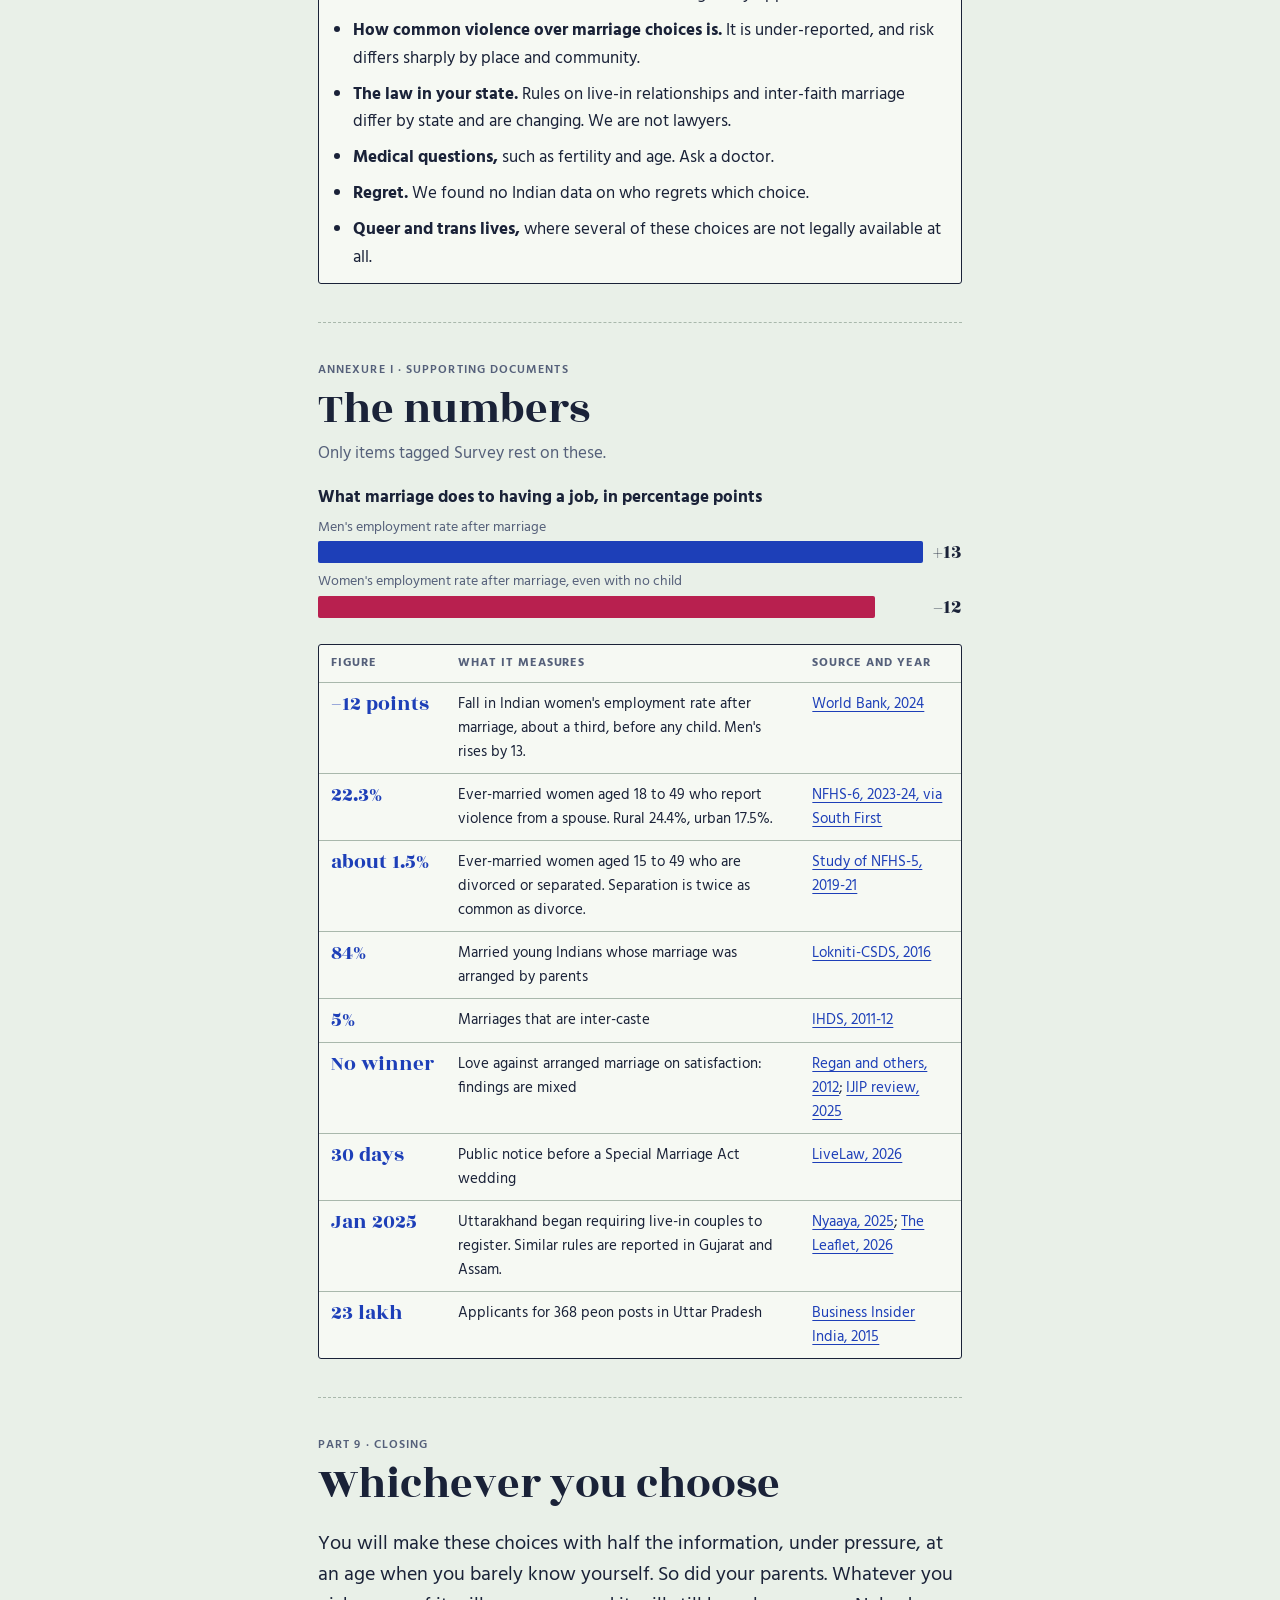
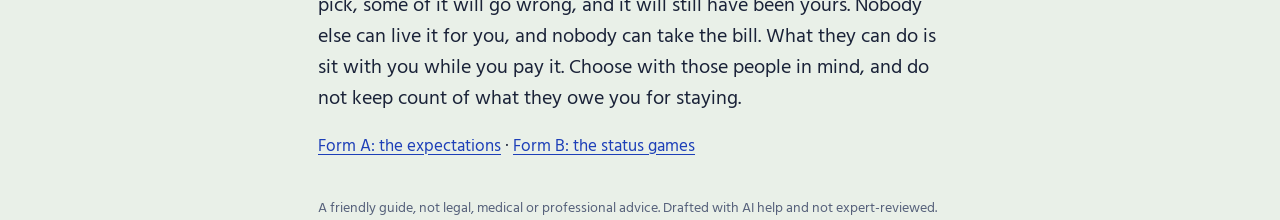
==== commit faf54394: "Add one-minute onboarding and situations page Co-Authored-By: Claude Fable 5.2 <noreply@anthropic.co" ====
--- a/choices.html
+++ b/choices.html
@@ -16,7 +16,7 @@
     <span>Form LKK-34/C</span>
     <span>Statement of consequences</span>
   </div>
-  <div class="pages"><a href="index.html">Form A · Expectations</a><a href="status.html">Form B · Status games</a><a class="on" href="choices.html">Form C · Choices</a></div>
+  <div class="pages"><a href="index.html">A · Expectations</a><a href="status.html">B · Status games</a><a class="on" href="choices.html">C · Choices</a><a href="situations.html">D · Situations</a></div>
 
   <header class="hero">
     <p class="deva" lang="hi">फ़ैसला</p>
--- a/site.css
+++ b/site.css
@@ -163,3 +163,24 @@
 .way dd{margin:0}
 .way dd ul{margin:0;padding-left:1.2em;display:flex;flex-direction:column;gap:5px}
 .way .go{font-family:var(--display);font-size:24px;line-height:1.15}
+
+/* One-minute journey */
+.journey{padding:22px 0 8px;border-bottom:0}
+.jhead{display:flex !important;justify-content:space-between;gap:10px}
+.jbody{min-height:250px;gap:12px !important}
+.jbody h2{font-size:clamp(28px,7.6vw,42px)}
+.jbody .deva{font-size:clamp(26px,7vw,38px)}
+.jbody ul{list-style:none;padding:0 !important;gap:6px !important}
+.jbody ul li{font-weight:600;font-size:18px}
+.jbody .big{display:grid;grid-template-columns:1fr 1fr;gap:10px}
+.jbody .big button{font:inherit;font-family:var(--display);font-size:24px;padding:16px 8px;border:1.5px solid var(--ink);border-radius:3px;background:var(--paper);color:var(--ink);cursor:pointer}
+.jbody .big button[aria-pressed="true"]{background:var(--ink);color:var(--paper)}
+.jnav{display:flex;justify-content:space-between;align-items:center;gap:10px;padding:10px 14px;border-top:1px solid var(--rule)}
+.jnav button{font:inherit;font-weight:700;font-size:15px;border-radius:3px;padding:9px 16px;cursor:pointer;border:1.5px solid var(--ink)}
+.jnav .next{background:var(--ink);color:var(--paper)}
+.jnav .back{background:transparent;color:var(--ink)}
+.jnav button[hidden]{display:none}
+.jnav button:disabled{opacity:.4;cursor:default}
+.jlinks{display:flex;flex-direction:column;gap:6px}
+.jlinks a{font-weight:600}
+.rx{font-family:var(--display);font-size:30px;color:var(--stamp);line-height:1}
